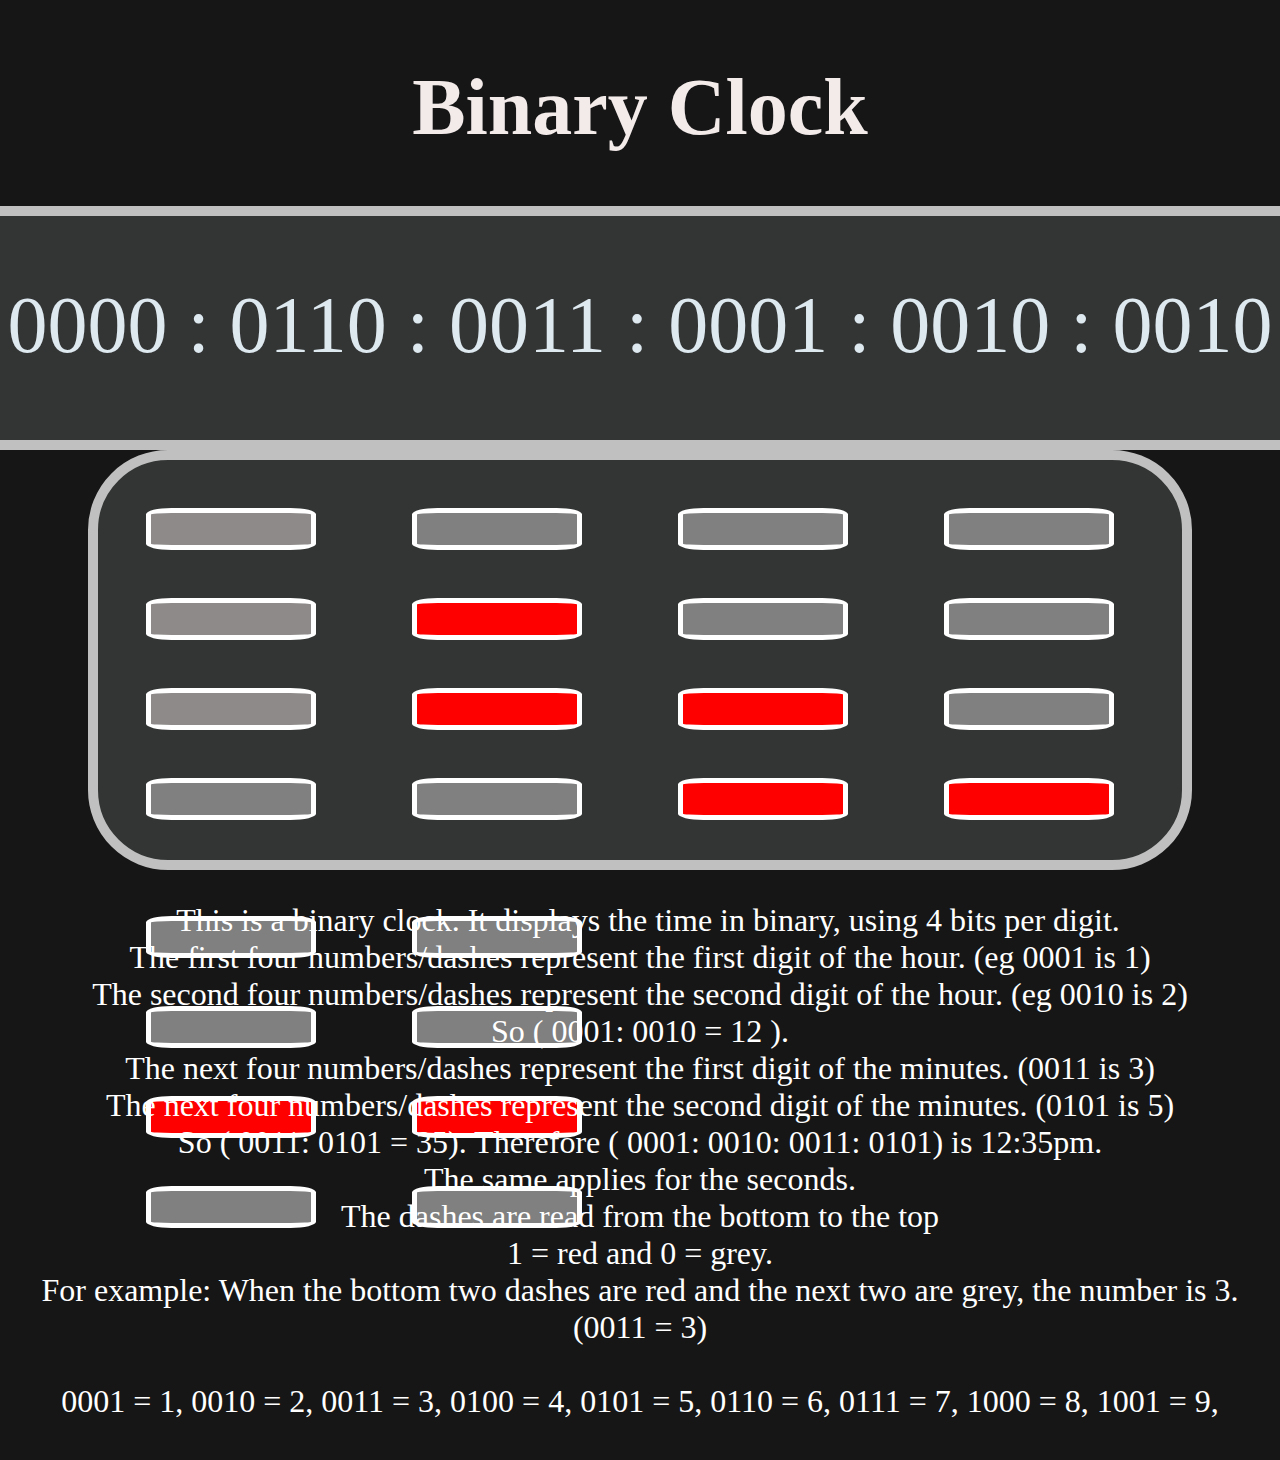
==== index.html @ 29566c8f "FIX nestef folder" ====
<!DOCTYPE html>
<html>
  <head>
    <meta name="viewport" content="width=device-width, initial-scale=1.0">
    <title>Binary Clock</title>
    <script src="clock.js"></script>
    <link type="text/css" rel="stylesheet"  href="styles.css" />
  </head>


  <body class="main">
    
    
      <h1 class="heading">Binary Clock</h1>
    <div class="clock__face">
      <div id="clock" class="cool__clock"></div>
    </div>


    <div class="background__clock">

      <div class="spot__group">

      <div id="dash1" class="spot__hour"></div>
      <div id="dash2" class="spot__hour"></div>
      <div id="dash3" class="spot__hour"></div>
      <div id="dash4" class="spot__hour"></div>
    </div>
     <div class="spot__group" >
        <div id="dash5" class="spot__hour"></div>
        <div id="dash6" class="spot__hour"></div>
        <div id="dash7" class="spot__hour"></div>
        <div id="dash8" class="spot__hour"></div>
        </div>
        

        <div class="spot__group">
          <div id="dash9" class="spot__hour"></div>
          <div id="dash10" class="spot__hour"></div>
          <div id="dash11" class="spot__hour"></div>
          <div id="dash12" class="spot__hour"></div>
          </div>

          <div class="spot__group">
            <div id="dash13" class="spot__hour"></div>
            <div id="dash14" class="spot__hour"></div>
            <div id="dash15" class="spot__hour"></div>
            <div id="dash16" class="spot__hour"></div>
            </div>

          <div class="spot__group">
            <div id="dash17" class="spot__hour"></div>
            <div id="dash18" class="spot__hour"></div>
            <div id="dash19" class="spot__hour"></div>
            <div id="dash20" class="spot__hour"></div>
            </div>

            <div class="spot__group">
              <div id="dash21" class="spot__hour"></div>
              <div id="dash22" class="spot__hour"></div>
              <div id="dash23" class="spot__hour"></div>
              <div id="dash24" class="spot__hour"></div>
              </div>
              </div>
            
              <div class="text"><p>This is a binary clock.
              It displays the time in binary, using 4 bits per digit.<br>
            The first four numbers/dashes represent the first digit of the hour. (eg 0001 is 1)<br>
            The second four numbers/dashes represent the second digit of the hour. (eg 0010 is 2)<br>
            So ( 0001: 0010 = 12 ).<br>
              The next four numbers/dashes represent the first digit of the minutes. (0011 is 3)<br>
              The next four  numbers/dashes represent the second digit of the minutes. (0101 is 5)<br>
              So ( 0011: 0101 = 35).
              Therefore ( 0001: 0010: 0011: 0101) is 12:35pm.
              <br>
              The same applies for the seconds. 
              <br>
              The dashes are read from the bottom to the top<br> 1 = red and 0 = grey.
              <br>
              For example: When the bottom two dashes are red and the next two are grey, the number is 3. (0011 = 3) 
              <br>
              <br>
              0001 = 1,  0010 = 2, 0011 = 3, 0100 = 4, 0101 = 5, 0110 = 6, 0111 = 7, 1000 = 8, 1001 = 9,      
              </p></div>
              </div>
              </body>
    
  
    











    <script>
      function binaryTime() {
      let firstValue;
      let secondValue;
      let thirdValue;
      let fourthValue;
      let fifthValue;
      let sixthValue;
      

      function getTime() {
        date = new Date();
        hours = date.getHours().toString();
        minutes = date.getMinutes().toString();
        seconds = date.getSeconds().toString();
        // hours = "00";
        // minutes = "00";
        // seconds = "0";

        if (hours <= 9) {
          hours = "0" + hours;
        };
        if (minutes <= 9) {
          minutes = "0" + minutes;
        }
        if (seconds <= 9) {
          seconds = "0" + seconds;

        }


        
        return hours, minutes, seconds;
      }

      function convertToBinary(num) {
        if (num === "0") {
          value = "0000";
        } else if (num === "1") {
          value = "0001";
        } else if (num === "2") {
          value = "0010";
        } else if (num === "3") {
          value = "0011";
          
        } else if (num === "4") {
          value = "0100";
        } else if (num === "5") {
          value = "0101";
          
        } else if (num === "6") {
          value = "0110";
        } else if (num === "7") {
          value = "0111";
        } else if (num === "8") {
          value = "1000";
        } else if (num === "9") {
          value = "1001";
        }
        return value;
      }

      getTime();
    
        convertToBinary(seconds[0]);
        fifthValue = value;

        if (fifthValue === "0000") {
        document.getElementById("dash17").style.setProperty("background-color", "gray");
        document.getElementById("dash18").style.setProperty("background-color", "gray");
        document.getElementById("dash19").style.setProperty("background-color", "gray");
        document.getElementById("dash20").style.setProperty("background-color", "gray");
      }
       else if (fifthValue === "0001") {      
        document.getElementById("dash17").style.setProperty("background-color", "gray");
        document.getElementById("dash18").style.setProperty("background-color", "gray");
        document.getElementById("dash19").style.setProperty("background-color", "gray");
        document.getElementById("dash20").style.setProperty("background-color", "red");
      } 
      else if (fifthValue === "0010") {       
        document.getElementById("dash17").style.setProperty("background-color", "gray");
        document.getElementById("dash18").style.setProperty("background-color", "gray");
        document.getElementById("dash19").style.setProperty("background-color", "red");
        document.getElementById("dash20").style.setProperty("background-color", "gray");
      } 
      else if (fifthValue === "0011") {  
        document.getElementById("dash17").style.setProperty("background-color", "gray");
        document.getElementById("dash18").style.setProperty("background-color", "gray");
        document.getElementById("dash19").style.setProperty("background-color", "red");
        document.getElementById("dash20").style.setProperty("background-color", "red");     
        
      } else if (fifthValue === "0100") {
        document.getElementById("dash17").style.setProperty("background-color", "gray");
        document.getElementById("dash18").style.setProperty("background-color", "red");
        document.getElementById("dash19").style.setProperty("background-color", "gray");
        document.getElementById("dash20").style.setProperty("background-color", "gray");
    }
    else if (fifthValue === "0101") {
        document.getElementById("dash17").style.setProperty("background-color", "gray");
        document.getElementById("dash18").style.setProperty("background-color", "red");
        document.getElementById("dash19").style.setProperty("background-color", "gray");
        document.getElementById("dash20").style.setProperty("background-color", "red");
    }
    else if (fifthValue === "0110") {
        document.getElementById("dash17").style.setProperty("background-color", "gray");
        document.getElementById("dash18").style.setProperty("background-color", "red");
        document.getElementById("dash19").style.setProperty("background-color", "red");
        document.getElementById("dash20").style.setProperty("background-color", "gray");
    }
    else if (fifthValue === "0111") {
        document.getElementById("dash17").style.setProperty("background-color", "gray");
        document.getElementById("dash18").style.setProperty("background-color", "red");
        document.getElementById("dash19").style.setProperty("background-color", "red");
        document.getElementById("dash20").style.setProperty("background-color", "red");
    }

    else if (fifthValue === "1000") {
        document.getElementById("dash17").style.setProperty("background-color", "red");
        document.getElementById("dash18").style.setProperty("background-color", "gray");
        document.getElementById("dash19").style.setProperty("background-color", "gray");
        document.getElementById("dash20").style.setProperty("background-color", "gray");
    }

    else if (fifthValue === "1001") {
        document.getElementById("dash17").style.setProperty("background-color", "red");
        document.getElementById("dash18").style.setProperty("background-color", "gray");
        document.getElementById("dash19").style.setProperty("background-color", "gray");
        document.getElementById("dash20").style.setProperty("background-color", "red");
    };


        convertToBinary(seconds[1]);
        sixthValue = value;
        if (sixthValue === "0000") {
        document.getElementById("dash21").style.setProperty("background-color", "gray");
        document.getElementById("dash22").style.setProperty("background-color", "gray");
        document.getElementById("dash23").style.setProperty("background-color", "gray");
        document.getElementById("dash24").style.setProperty("background-color", "gray");
      }
       else if (sixthValue === "0001") {      
        document.getElementById("dash21").style.setProperty("background-color", "gray");
        document.getElementById("dash22").style.setProperty("background-color", "gray");
        document.getElementById("dash23").style.setProperty("background-color", "gray");
        document.getElementById("dash24").style.setProperty("background-color", "red");
      } 
      else if (sixthValue === "0010") {       
        document.getElementById("dash21").style.setProperty("background-color", "gray");
        document.getElementById("dash22").style.setProperty("background-color", "gray");
        document.getElementById("dash23").style.setProperty("background-color", "red");
        document.getElementById("dash24").style.setProperty("background-color", "gray");
      } 
      else if (sixthValue === "0011") {  
        document.getElementById("dash21").style.setProperty("background-color", "gray");
        document.getElementById("dash22").style.setProperty("background-color", "gray");
        document.getElementById("dash23").style.setProperty("background-color", "red");
        document.getElementById("dash24").style.setProperty("background-color", "red");     
        
      } else if (sixthValue === "0100") {
        document.getElementById("dash21").style.setProperty("background-color", "gray");
        document.getElementById("dash22").style.setProperty("background-color", "red");
        document.getElementById("dash23").style.setProperty("background-color", "gray");
        document.getElementById("dash24").style.setProperty("background-color", "gray");
    }
    else if (sixthValue === "0101") {
        document.getElementById("dash21").style.setProperty("background-color", "gray");
        document.getElementById("dash22").style.setProperty("background-color", "red");
        document.getElementById("dash23").style.setProperty("background-color", "gray");
        document.getElementById("dash24").style.setProperty("background-color", "red");
    }
    else if (sixthValue === "0110") {
        document.getElementById("dash21").style.setProperty("background-color", "gray");
        document.getElementById("dash22").style.setProperty("background-color", "red");
        document.getElementById("dash23").style.setProperty("background-color", "red");
        document.getElementById("dash24").style.setProperty("background-color", "gray");
    }
    else if (sixthValue === "0111") {
        document.getElementById("dash21").style.setProperty("background-color", "gray");
        document.getElementById("dash22").style.setProperty("background-color", "red");
        document.getElementById("dash23").style.setProperty("background-color", "red");
        document.getElementById("dash24").style.setProperty("background-color", "red");
    }

    else if (sixthValue === "1000") {
        document.getElementById("dash21").style.setProperty("background-color", "red");
        document.getElementById("dash22").style.setProperty("background-color", "gray");
        document.getElementById("dash23").style.setProperty("background-color", "gray");
        document.getElementById("dash24").style.setProperty("background-color", "gray");
    }

    else if (sixthValue === "1001") {
        document.getElementById("dash21").style.setProperty("background-color", "red");
        document.getElementById("dash22").style.setProperty("background-color", "gray");
        document.getElementById("dash23").style.setProperty("background-color", "gray");
        document.getElementById("dash24").style.setProperty("background-color", "red");
    };

      
     
      convertToBinary(hours[0]);
      firstValue = value;
      if (firstValue === "0000") {
        document.getElementById("dash4").style.setProperty("background-color", "gray");
        document.getElementById("dash4").style.setProperty("background-color", "gray");
        document.getElementById("dash4").style.setProperty("background-color", "gray");
        document.getElementById("dash4").style.setProperty("background-color", "gray");
      }
       else if (firstValue === "0001") {      
        document.getElementById("dash1").style.setProperty("background-color", "gray");
        document.getElementById("dash2").style.setProperty("background-color", "gray");
        document.getElementById("dash3").style.setProperty("background-color", "gray");
        document.getElementById("dash4").style.setProperty("background-color", "red");
      } 
      else if (firstValue === "0010") {       
        document.getElementById("dash1").style.setProperty("background-color", "gray");
        document.getElementById("dash2").style.setProperty("background-color", "gray");
        document.getElementById("dash3").style.setProperty("background-color", "red");
        document.getElementById("dash4").style.setProperty("background-color", "gray");
      } 
      else if (firstValue === "0011") {  
        document.getElementById("dash1").style.setProperty("background-color", "gray");
        document.getElementById("dash2").style.setProperty("background-color", "gray");
        document.getElementById("dash3").style.setProperty("background-color", "red");
        document.getElementById("dash4").style.setProperty("background-color", "red");     
        
      } else if (firstValue === "0100") {
        document.getElementById("dash1").style.setProperty("background-color", "gray");
        document.getElementById("dash2").style.setProperty("background-color", "red");
        document.getElementById("dash3").style.setProperty("background-color", "gray");
        document.getElementById("dash4").style.setProperty("background-color", "gray");
    }
    else if (firstValue === "0101") {
        document.getElementById("dash1").style.setProperty("background-color", "gray");
        document.getElementById("dash2").style.setProperty("background-color", "red");
        document.getElementById("dash3").style.setProperty("background-color", "gray");
        document.getElementById("dash4").style.setProperty("background-color", "red");
    }
    else if (firstValue === "0110") {
        document.getElementById("dash1").style.setProperty("background-color", "gray");
        document.getElementById("dash2").style.setProperty("background-color", "red");
        document.getElementById("dash3").style.setProperty("background-color", "red");
        document.getElementById("dash4").style.setProperty("background-color", "gray");
    }
    else if (firstValue === "0111") {
        document.getElementById("dash1").style.setProperty("background-color", "gray");
        document.getElementById("dash2").style.setProperty("background-color", "red");
        document.getElementById("dash3").style.setProperty("background-color", "red");
        document.getElementById("dash4").style.setProperty("background-color", "red");
    }

    else if (firstValue === "1000") {
        document.getElementById("dash1").style.setProperty("background-color", "red");
        document.getElementById("dash2").style.setProperty("background-color", "gray");
        document.getElementById("dash3").style.setProperty("background-color", "gray");
        document.getElementById("dash4").style.setProperty("background-color", "gray");
    }

    else if (firstValue === "1001") {
        document.getElementById("dash1").style.setProperty("background-color", "red");
        document.getElementById("dash2").style.setProperty("background-color", "gray");
        document.getElementById("dash3").style.setProperty("background-color", "gray");
        document.getElementById("dash4").style.setProperty("background-color", "red");
    };

      convertToBinary(hours[1]);
      secondValue = value;
      if (secondValue === "0000") {
        document.getElementById("dash5").style.setProperty("background-color", "gray");
        document.getElementById("dash6").style.setProperty("background-color", "gray");
        document.getElementById("dash7").style.setProperty("background-color", "gray");
        document.getElementById("dash8").style.setProperty("background-color", "gray");
      } 
       else if (secondValue === "0001") {
        document.getElementById("dash5").style.setProperty("background-color", "gray");
        document.getElementById("dash6").style.setProperty("background-color", "gray");
        document.getElementById("dash7").style.setProperty("background-color", "gray");
        document.getElementById("dash8").style.setProperty("background-color", "red");
      } 
      else if (secondValue === "0010") {
        document.getElementById("dash5").style.setProperty("background-color", "gray");
        document.getElementById("dash6").style.setProperty("background-color", "gray");
        document.getElementById("dash7").style.setProperty("background-color", "red");
        document.getElementById("dash8").style.setProperty("background-color", "gray");
      } 
      else if (secondValue === "0011") {       
        document.getElementById("dash5").style.setProperty("background-color", "gray");
        document.getElementById("dash6").style.setProperty("background-color", "gray");
        document.getElementById("dash7").style.setProperty("background-color", "red");
        document.getElementById("dash8").style.setProperty("background-color", "red");
      }
      else if (secondValue === "0100") {       
        document.getElementById("dash5").style.setProperty("background-color", "gray");
        document.getElementById("dash6").style.setProperty("background-color", "red");
        document.getElementById("dash7").style.setProperty("background-color", "gray");
        document.getElementById("dash8").style.setProperty("background-color", "gray");
       
      }
       else if (secondValue === "0101") {
        document.getElementById("dash5").style.setProperty("background-color", "gray");
        document.getElementById("dash6").style.setProperty("background-color", "red");       
        document.getElementById("dash7").style.setProperty("background-color", "gray");
        document.getElementById("dash8").style.setProperty("background-color", "red");
      }
      else if (secondValue === "0110") {
        document.getElementById("dash5").style.setProperty("background-color", "gray");
        document.getElementById("dash6").style.setProperty("background-color", "red");       
        document.getElementById("dash7").style.setProperty("background-color", "red");
        document.getElementById("dash8").style.setProperty("background-color", "gray");
      }
      else if (secondValue === "0111") {
        document.getElementById("dash5").style.setProperty("background-color", "gray");
        document.getElementById("dash6").style.setProperty("background-color", "red");       
        document.getElementById("dash7").style.setProperty("background-color", "red");
        document.getElementById("dash8").style.setProperty("background-color", "red");
      }
      else if (secondValue === "1000") {
        document.getElementById("dash5").style.setProperty("background-color", "red");
        document.getElementById("dash6").style.setProperty("background-color", "gray");       
        document.getElementById("dash7").style.setProperty("background-color", "gray");
        document.getElementById("dash8").style.setProperty("background-color", "gray");
      }
      else if (secondValue === "1001") {
        document.getElementById("dash5").style.setProperty("background-color", "red");
        document.getElementById("dash6").style.setProperty("background-color", "gray");       
        document.getElementById("dash7").style.setProperty("background-color", "gray");
        document.getElementById("dash8").style.setProperty("background-color", "red");
      }
      
      
      
      
      
      

      convertToBinary(minutes[0]);
      thirdValue = value;

      if (thirdValue === "0000") {
        document.getElementById("dash9").style.setProperty("background-color", "gray");
        document.getElementById("dash10").style.setProperty("background-color", "gray");
        document.getElementById("dash11").style.setProperty("background-color", "gray");
        document.getElementById("dash12").style.setProperty("background-color", "gray");

      } 
     else if (thirdValue === "0001") {
        document.getElementById("dash9").style.setProperty("background-color", "gray");
        document.getElementById("dash10").style.setProperty("background-color", "gray");
        document.getElementById("dash11").style.setProperty("background-color", "gray");
        document.getElementById("dash12").style.setProperty("background-color", "red");

      }
      else if (thirdValue === "0010") {
        document.getElementById("dash9").style.setProperty("background-color", "gray");
        document.getElementById("dash10").style.setProperty("background-color", "gray");
        document.getElementById("dash11").style.setProperty("background-color", "red");
        document.getElementById("dash12").style.setProperty("background-color", "gray");

      }
      else if (thirdValue === "0011") {
        document.getElementById("dash9").style.setProperty("background-color", "gray");
        document.getElementById("dash10").style.setProperty("background-color", "gray");
        document.getElementById("dash11").style.setProperty("background-color", "red");
        document.getElementById("dash12").style.setProperty("background-color", "red");

      }
      else if (thirdValue === "0100") {
        document.getElementById("dash9").style.setProperty("background-color", "gray");
        document.getElementById("dash10").style.setProperty("background-color", "red");
        document.getElementById("dash11").style.setProperty("background-color", "gray");
        document.getElementById("dash12").style.setProperty("background-color", "gray");

      }
      else if (thirdValue === "0101") {
        document.getElementById("dash9").style.setProperty("background-color", "gray");
        document.getElementById("dash10").style.setProperty("background-color", "red");
        document.getElementById("dash11").style.setProperty("background-color", "gray");
        document.getElementById("dash12").style.setProperty("background-color", "red");

      }
    
       
      else if (thirdValue === "0110") {
        document.getElementById("dash9").style.setProperty("background-color", "gray");
        document.getElementById("dash10").style.setProperty("background-color", "red");
        document.getElementById("dash11").style.setProperty("background-color", "red");
        document.getElementById("dash12").style.setProperty("background-color", "gray");

      }
      else if (thirdValue === "0111") {
        document.getElementById("dash9").style.setProperty("background-color", "gray");
        document.getElementById("dash10").style.setProperty("background-color", "red");
        document.getElementById("dash11").style.setProperty("background-color", "red");
        document.getElementById("dash12").style.setProperty("background-color", "red");

      }
      else if (thirdValue === "1000") {
        document.getElementById("dash9").style.setProperty("background-color", "red");
        document.getElementById("dash10").style.setProperty("background-color", "gray");
        document.getElementById("dash11").style.setProperty("background-color", "gray");
        document.getElementById("dash12").style.setProperty("background-color", "gray");

      }
      else if (thirdValue === "1001") {
        document.getElementById("dash9").style.setProperty("background-color", "red");
        document.getElementById("dash10").style.setProperty("background-color", "gray");
        document.getElementById("dash11").style.setProperty("background-color", "gray");
        document.getElementById("dash12").style.setProperty("background-color", "red");

      } 

      convertToBinary(minutes[1]);
      fourthValue = value;
      if (fourthValue === "0000") {       
        document.getElementById("dash13").style.setProperty("background-color", "gray");
        document.getElementById("dash14").style.setProperty("background-color", "gray");
        document.getElementById("dash15").style.setProperty("background-color", "gray");
        document.getElementById("dash16").style.setProperty("background-color", "gray");
      }
        else if (fourthValue === "0001") {       
        document.getElementById("dash13").style.setProperty("background-color", "gray");
        document.getElementById("dash14").style.setProperty("background-color", "gray");
        document.getElementById("dash15").style.setProperty("background-color", "gray");
        document.getElementById("dash16").style.setProperty("background-color", "red");
       }
        else if (fourthValue === "0010") {  
        document.getElementById("dash13").style.setProperty("background-color", "gray");
        document.getElementById("dash14").style.setProperty("background-color", "gray");    
        document.getElementById("dash15").style.setProperty("background-color", "red");
        document.getElementById("dash16").style.setProperty("background-color", "gray");
       }
        else if (fourthValue === "0011") { 
        document.getElementById("dash13").style.setProperty("background-color", "gray");
        document.getElementById("dash14").style.setProperty("background-color", "gray");     
        document.getElementById("dash15").style.setProperty("background-color", "red");
        document.getElementById("dash16").style.setProperty("background-color", "red");
       }
        else if (fourthValue === "0100") { 
        document.getElementById("dash13").style.setProperty("background-color", "gray");      
        document.getElementById("dash14").style.setProperty("background-color", "red");
        document.getElementById("dash15").style.setProperty("background-color", "gray");
        document.getElementById("dash16").style.setProperty("background-color", "gray");
       } 
       else if (fourthValue === "0101") {
        document.getElementById("dash13").style.setProperty("background-color", "gray");          
        document.getElementById("dash14").style.setProperty("background-color", "red");
        document.getElementById("dash15").style.setProperty("background-color", "gray");   
        document.getElementById("dash16").style.setProperty("background-color", "red");
       }
       else if (fourthValue === "0110") { 
        document.getElementById("dash13").style.setProperty("background-color", "gray");     
        document.getElementById("dash14").style.setProperty("background-color", "red");
        document.getElementById("dash15").style.setProperty("background-color", "red");
        document.getElementById("dash16").style.setProperty("background-color", "gray");
       }  
       else if (fourthValue === "0111") { 
        document.getElementById("dash13").style.setProperty("background-color", "gray");      
        document.getElementById("dash14").style.setProperty("background-color", "red");
        document.getElementById("dash15").style.setProperty("background-color", "red");
        document.getElementById("dash16").style.setProperty("background-color", "red");
       }
       else if (fourthValue === "1000") {       
        document.getElementById("dash13").style.setProperty("background-color", "red");
        document.getElementById("dash14").style.setProperty("background-color", "gray");
        document.getElementById("dash15").style.setProperty("background-color", "gray");
        document.getElementById("dash16").style.setProperty("background-color", "gray");
       }
       else if (fourthValue === "1001") {       
        document.getElementById("dash13").style.setProperty("background-color", "red");
        document.getElementById("dash14").style.setProperty("background-color", "gray");
        document.getElementById("dash15").style.setProperty("background-color", "gray");
        document.getElementById("dash16").style.setProperty("background-color", "red");
       }

     let secondsTime = seconds;

     let binTime =
        firstValue +
          " : " +
          secondValue +
          " : " +
          thirdValue +
          " : " +
          fourthValue +
          " : " +
          fifthValue +
          " : " +
          sixthValue;
      document.getElementById("clock").innerHTML = binTime;
      // document.getElementById("seconds").innerHTML = secondsTime;
        
      
      let timeOut = setTimeout(function() {binaryTime()}, 1000);
      //  let pageRefresh = setTimeout(function() {location.reload()}, 60000);
    };
  
    binaryTime();
    </script>
  </body>
</html>
---- styles.css ----
.container {
  /* display: flex;
  flex-direction: column; */
  /* align-items: center; */
  width: 130rem;
  /* margin-left: 10rem; */
}

.main {
  display: flex;
  flex-direction: column;
  align-items: center;
  background-color: rgb(22, 22, 22);
}

.clock__digits {
  margin-top: 30rem;
  flex-shrink: 0;
}
.heading {
  
  font-size: 5rem;
  color: rgb(243, 234, 234);
}
.clock__face {
  align-items: center;

}

.cool__clock {
  display: flex;
  align-items: center;
  width: 92rem;
  border: 10px solid silver;
  height: 10rem;
  margin: 0rem 5rem 0rem 5rem;
  background-color: rgb(51, 53, 53);
  flex-direction: column;
  color: rgb(221, 232, 239);
  font-size: 5rem;
  /* justify-content: justify; */
  border-radius: 5rem;
  padding-top: 4rem;
}

.background__clock {
  display: flex;
  flex-direction: row;
  flex-wrap: wrap;
  
  border: 10px solid silver;
  background-color: rgb(51, 53, 53);
  height: 25rem;

  border-radius: 5rem;
  margin: 0rem 5rem 0 5rem;
}
.spot__hour {
  border: 5px solid rgb(255, 255, 255);
  margin: 3rem;
  background-color: rgb(142, 138, 138);
  height: 2rem;
  width: 10rem;
  border-radius: 15%;
}
.spot__hour_on {
  border: 5px solid rgb(195, 184, 184);
  margin: 5rem;
  background-color: rgb(192, 40, 40);
  height: 2rem;
  width: 10rem;
  border-radius: 5%;
}

.spot__group {
  margin-left: 0rem;
}
.seconds__digital {
  color: white;
  font-size: 12rem;
  margin: 3rem 6rem 2rem 0rem;
}
.text {
  text-align: center;
  margin-left: 0rem;
  text-indent: 1rem;
  font-size: 2rem;
  color: white;
}
@media (max-width: 580px) {
  .text {
    font-size:0.8rem;
  }
   .container {
    display: flex;
    width: 20rem;
    margin-left: 0rem;
   }
   
   .cool__clock {
     width: 18rem;
     height: 2rem;
     font-size: 1rem;
     padding-top: 1rem;
     border: 1px solid rgb(195, 184, 184);
     border-radius: .8rem;
     margin: .1rem 0 .1rem 0;
    }
    .heading {
      font-size: 2em;
    }
    .spot__group {
      margin-top: .3rem;
    }

    .background__clock {
      width: 20rem;
   height: 5rem;
   border: 1px solid rgb(195, 184, 184);
   border-radius: .8rem;
  
  
  }
  .seconds__digital {
    font-size: 1rem;
  }
  .spot__hour {
    width: 2rem;
    height: .2rem;
    
    border: 1px solid rgb(255, 255, 255);
    margin-left: 0rem;
    margin: .6rem;

    border-radius: 5%;
    
  }  
}
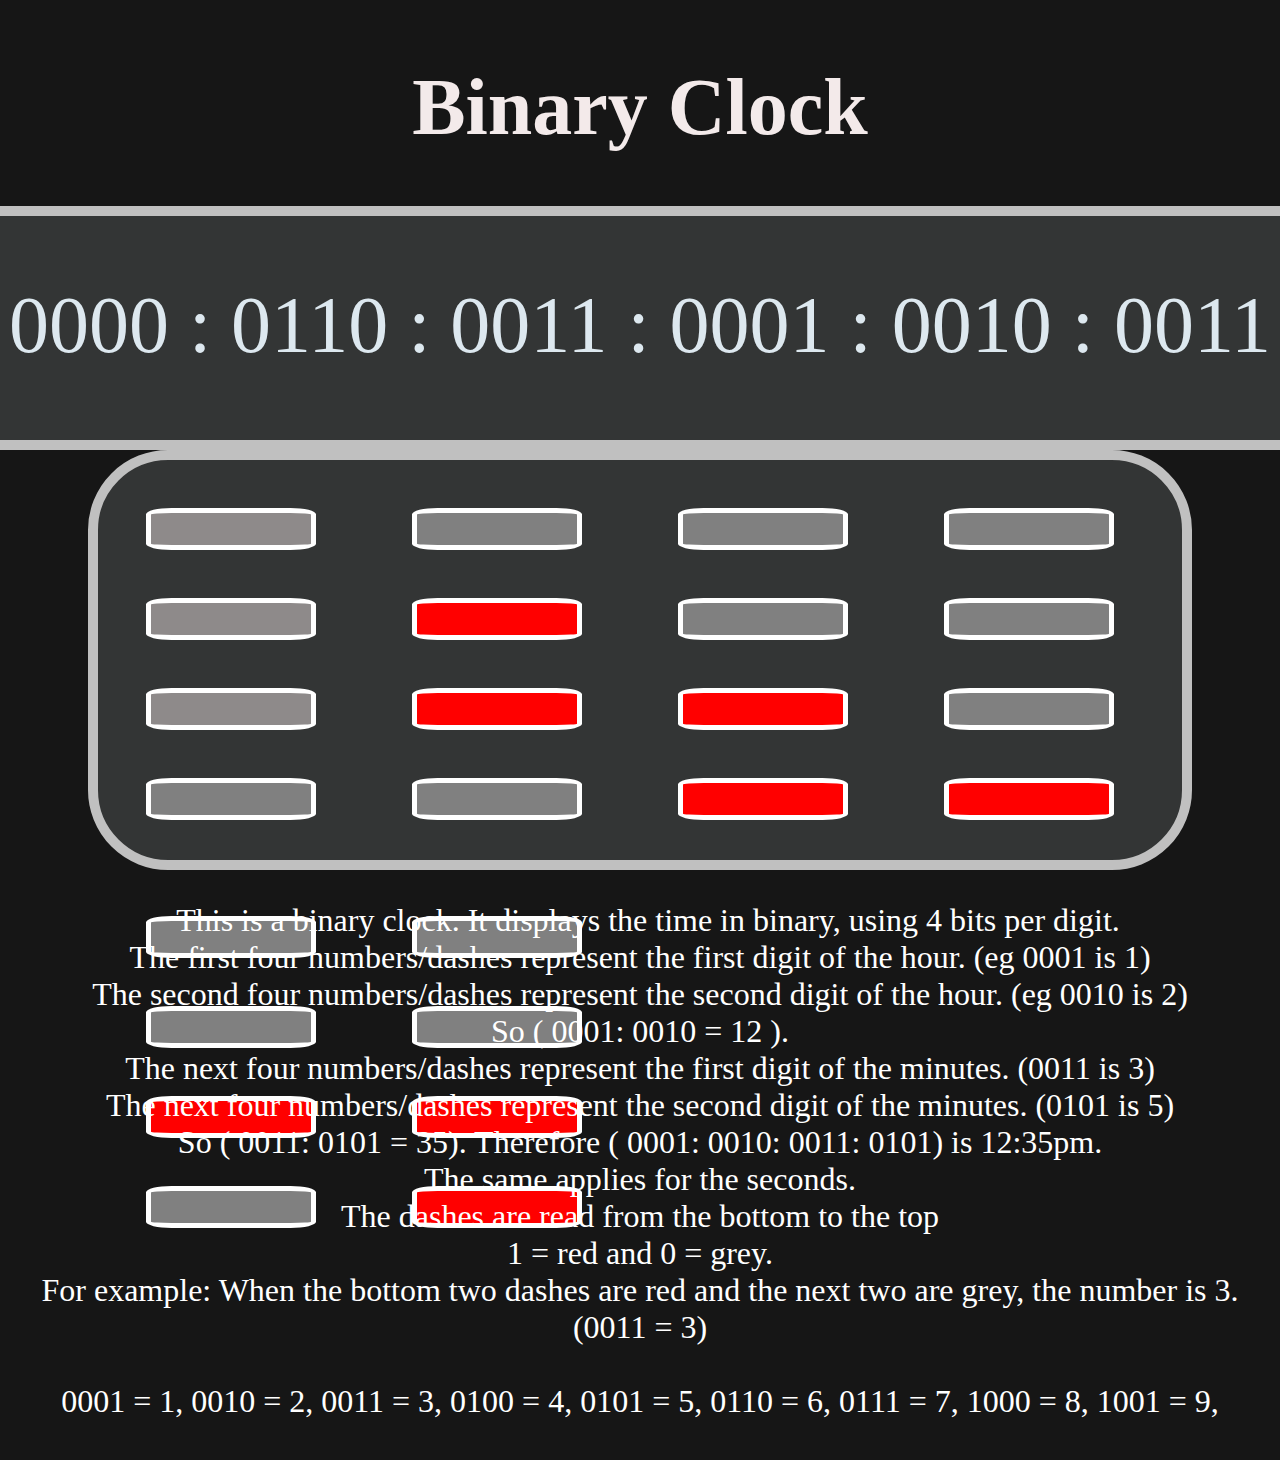
==== commit 92830b4a: "MAINT adds seo keywords" ====
--- a/index.html
+++ b/index.html
@@ -2,6 +2,9 @@
 <html>
   <head>
     <meta name="viewport" content="width=device-width, initial-scale=1.0">
+    <meta charset='utf-8'>
+    <meta name="description" content="Binary Clock">
+    <meta name="keywords" content="binary clock, digital clock, binary display">
     <title>Binary Clock</title>
     <script src="clock.js"></script>
     <link type="text/css" rel="stylesheet"  href="styles.css" />
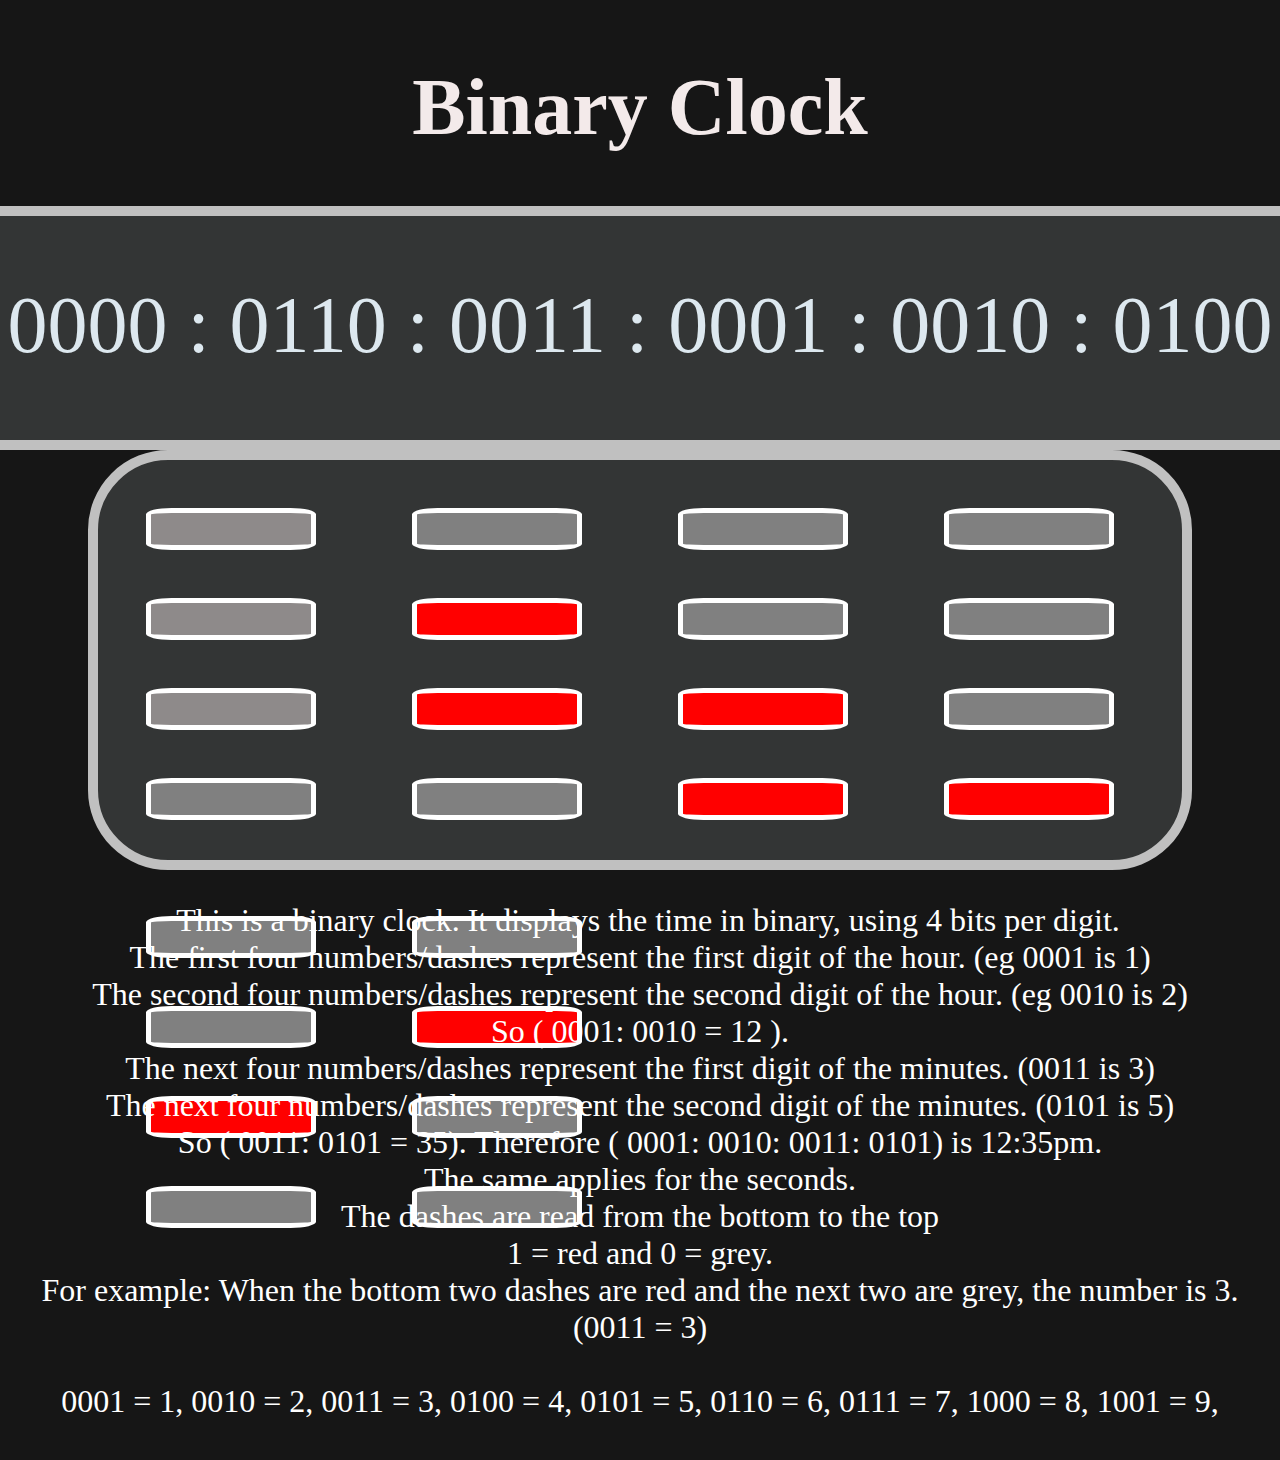
==== commit 5427d8ea: "MAINT adds more keywords" ====
--- a/index.html
+++ b/index.html
@@ -4,7 +4,7 @@
     <meta name="viewport" content="width=device-width, initial-scale=1.0">
     <meta charset='utf-8'>
     <meta name="description" content="Binary Clock">
-    <meta name="keywords" content="binary clock, digital clock, binary display">
+    <meta name="keywords" content="online binary clock, digital clock, binary display, internet binary  clock">
     <title>Binary Clock</title>
     <script src="clock.js"></script>
     <link type="text/css" rel="stylesheet"  href="styles.css" />
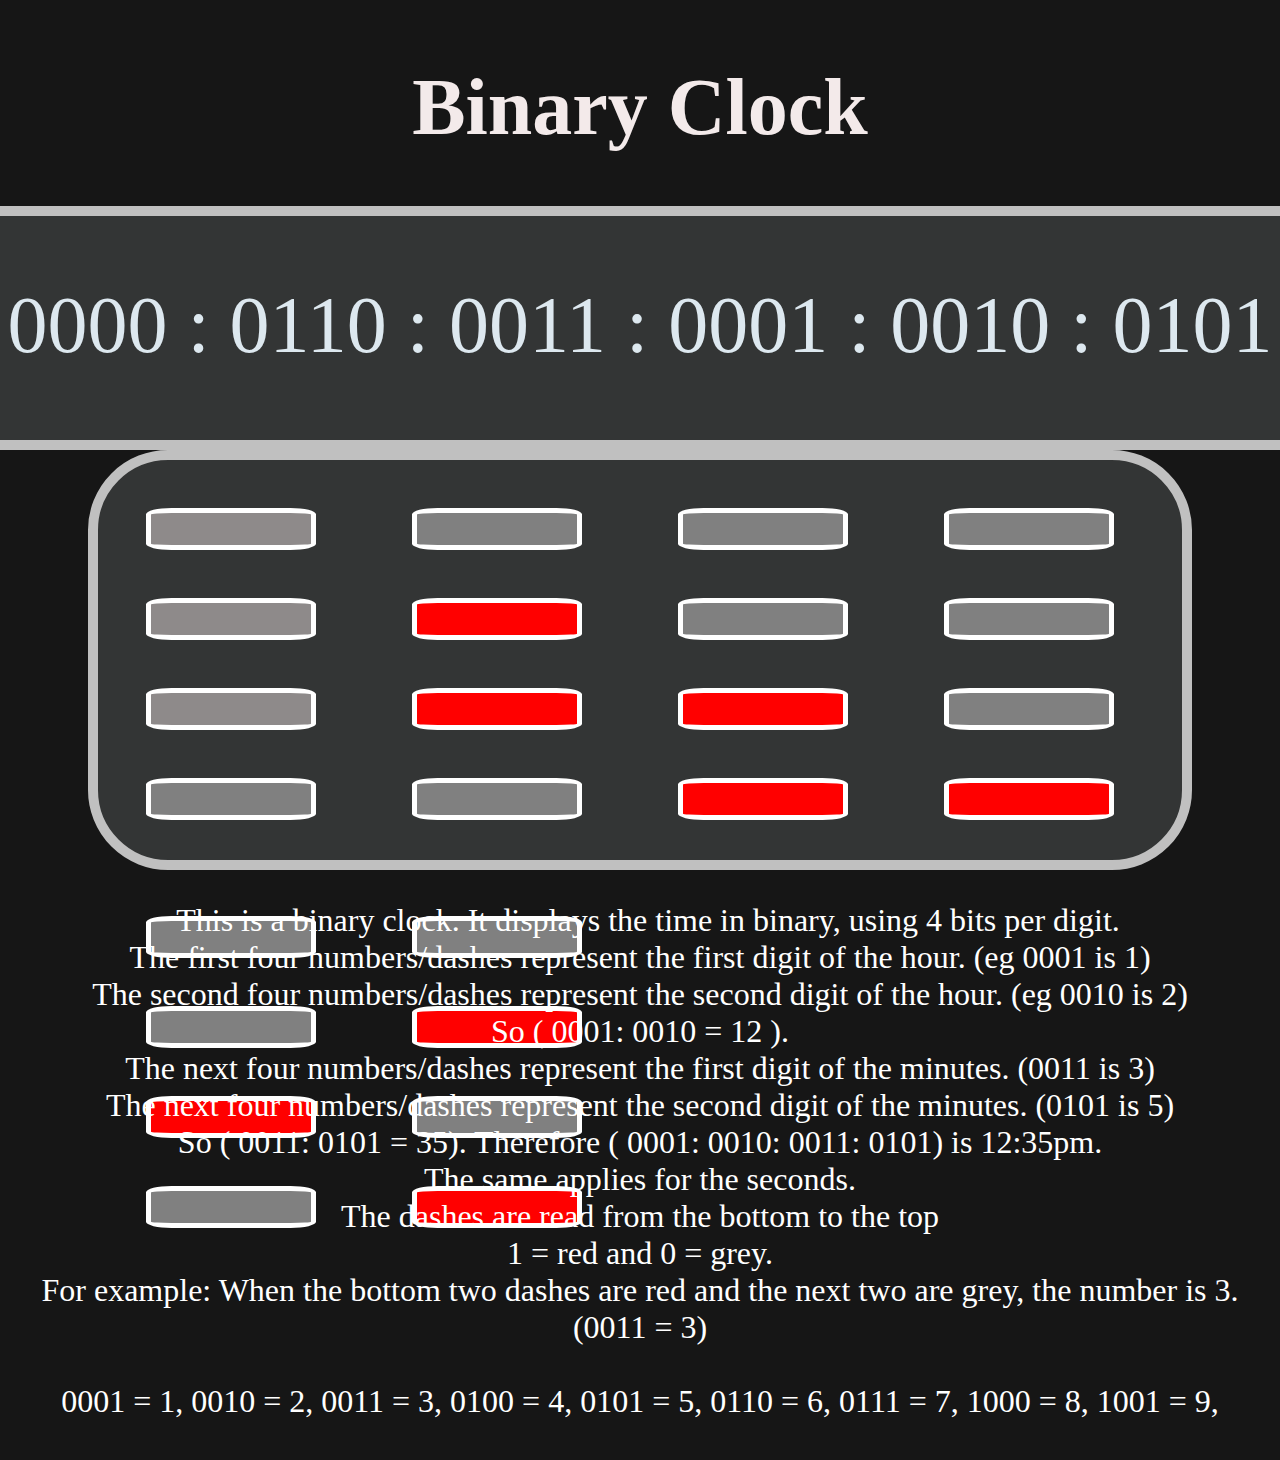
==== commit a0679f0e: "REFACTOR converttobinary function" ====
--- a/index.html
+++ b/index.html
@@ -136,31 +136,35 @@
         return hours, minutes, seconds;
       }
 
-      function convertToBinary(num) {
-        if (num === "0") {
-          value = "0000";
-        } else if (num === "1") {
-          value = "0001";
-        } else if (num === "2") {
-          value = "0010";
-        } else if (num === "3") {
-          value = "0011";
+      // function convertToBinary(num) {
+      //   if (num === "0") {
+      //     value = "0000";
+      //   } else if (num === "1") {
+      //     value = "0001";
+      //   } else if (num === "2") {
+      //     value = "0010";
+      //   } else if (num === "3") {
+      //     value = "0011";
           
-        } else if (num === "4") {
-          value = "0100";
-        } else if (num === "5") {
-          value = "0101";
+      //   } else if (num === "4") {
+      //     value = "0100";
+      //   } else if (num === "5") {
+      //     value = "0101";
           
-        } else if (num === "6") {
-          value = "0110";
-        } else if (num === "7") {
-          value = "0111";
-        } else if (num === "8") {
-          value = "1000";
-        } else if (num === "9") {
-          value = "1001";
-        }
-        return value;
+      //   } else if (num === "6") {
+      //     value = "0110";
+      //   } else if (num === "7") {
+      //     value = "0111";
+      //   } else if (num === "8") {
+      //     value = "1000";
+      //   } else if (num === "9") {
+      //     value = "1001";
+      //   }
+      // return value;
+      // }
+      function convertToBinary(num){
+        var binArray = ["0000", "0001", "0010", "0011", "0100", "0101", "0110", "0111", "1000", "1001"];
+        value = binArray[num];
       }
 
       getTime();
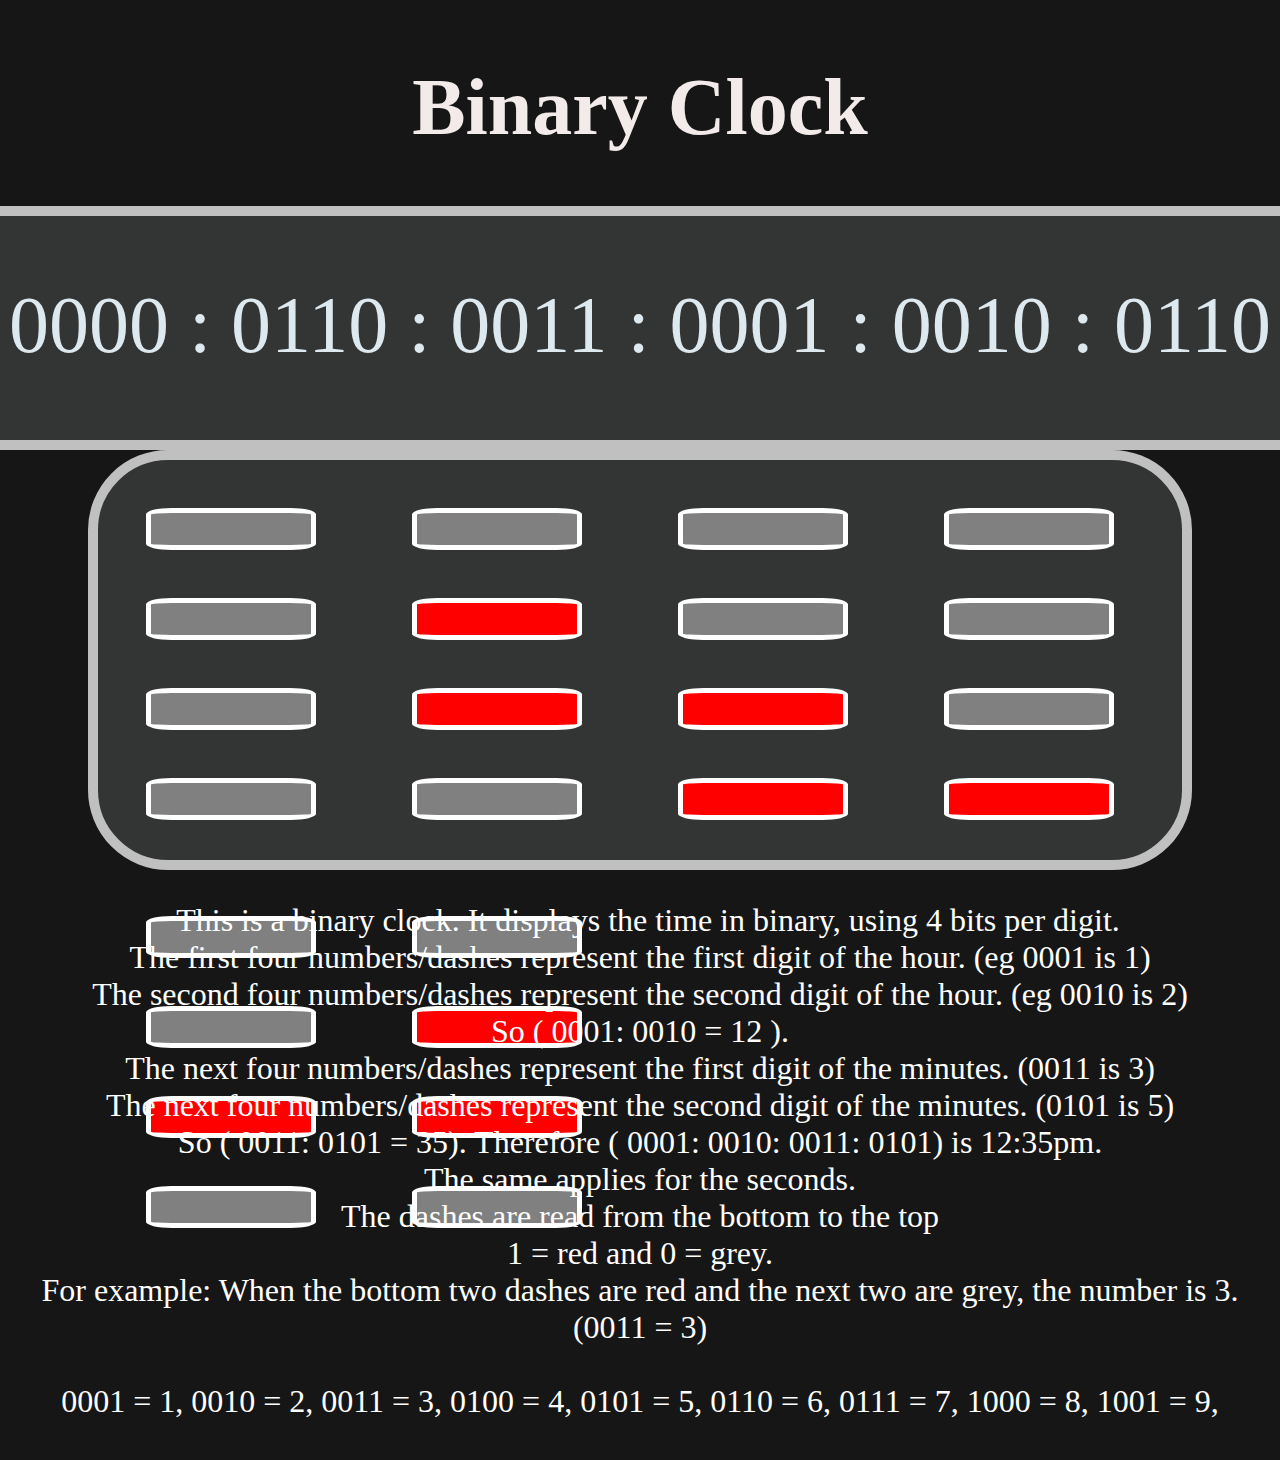
==== commit 3ba44753: "REFACTOR convert to functio" ====
--- a/index.html
+++ b/index.html
@@ -136,446 +136,94 @@
         return hours, minutes, seconds;
       }
 
-      // function convertToBinary(num) {
-      //   if (num === "0") {
-      //     value = "0000";
-      //   } else if (num === "1") {
-      //     value = "0001";
-      //   } else if (num === "2") {
-      //     value = "0010";
-      //   } else if (num === "3") {
-      //     value = "0011";
-          
-      //   } else if (num === "4") {
-      //     value = "0100";
-      //   } else if (num === "5") {
-      //     value = "0101";
-          
-      //   } else if (num === "6") {
-      //     value = "0110";
-      //   } else if (num === "7") {
-      //     value = "0111";
-      //   } else if (num === "8") {
-      //     value = "1000";
-      //   } else if (num === "9") {
-      //     value = "1001";
-      //   }
-      // return value;
-      // }
+     
       function convertToBinary(num){
         var binArray = ["0000", "0001", "0010", "0011", "0100", "0101", "0110", "0111", "1000", "1001"];
         value = binArray[num];
       }
 
       getTime();
+
+      var colorMapping = {
+    "0000": ["gray", "gray", "gray", "gray"],
+    "0001": ["gray", "gray", "gray", "red"],
+    "0010": ["gray", "gray", "red", "gray"],
+    "0011": ["gray", "gray", "red", "red"],
+    "0100": ["gray", "red", "gray", "gray"],
+    "0101": ["gray", "red", "gray", "red"],
+    "0110": ["gray", "red", "red", "gray"],
+    "0111": ["gray", "red", "red", "red"],
+    "1000": ["red", "gray", "gray", "gray"],
+    "1001": ["red", "gray", "gray", "red"],
+    // Add more mappings as needed
+};
     
         convertToBinary(seconds[0]);
         fifthValue = value;
-
-        if (fifthValue === "0000") {
-        document.getElementById("dash17").style.setProperty("background-color", "gray");
-        document.getElementById("dash18").style.setProperty("background-color", "gray");
-        document.getElementById("dash19").style.setProperty("background-color", "gray");
-        document.getElementById("dash20").style.setProperty("background-color", "gray");
-      }
-       else if (fifthValue === "0001") {      
-        document.getElementById("dash17").style.setProperty("background-color", "gray");
-        document.getElementById("dash18").style.setProperty("background-color", "gray");
-        document.getElementById("dash19").style.setProperty("background-color", "gray");
-        document.getElementById("dash20").style.setProperty("background-color", "red");
-      } 
-      else if (fifthValue === "0010") {       
-        document.getElementById("dash17").style.setProperty("background-color", "gray");
-        document.getElementById("dash18").style.setProperty("background-color", "gray");
-        document.getElementById("dash19").style.setProperty("background-color", "red");
-        document.getElementById("dash20").style.setProperty("background-color", "gray");
-      } 
-      else if (fifthValue === "0011") {  
-        document.getElementById("dash17").style.setProperty("background-color", "gray");
-        document.getElementById("dash18").style.setProperty("background-color", "gray");
-        document.getElementById("dash19").style.setProperty("background-color", "red");
-        document.getElementById("dash20").style.setProperty("background-color", "red");     
-        
-      } else if (fifthValue === "0100") {
-        document.getElementById("dash17").style.setProperty("background-color", "gray");
-        document.getElementById("dash18").style.setProperty("background-color", "red");
-        document.getElementById("dash19").style.setProperty("background-color", "gray");
-        document.getElementById("dash20").style.setProperty("background-color", "gray");
+        if (colorMapping.hasOwnProperty(fifthValue)) {
+    var colors = colorMapping[fifthValue];
+    for (var i = 0; i < 4; i++) {
+        document.getElementById("dash" + (17 + i)).style.setProperty("background-color", colors[i]);
+        
     }
-    else if (fifthValue === "0101") {
-        document.getElementById("dash17").style.setProperty("background-color", "gray");
-        document.getElementById("dash18").style.setProperty("background-color", "red");
-        document.getElementById("dash19").style.setProperty("background-color", "gray");
-        document.getElementById("dash20").style.setProperty("background-color", "red");
-    }
-    else if (fifthValue === "0110") {
-        document.getElementById("dash17").style.setProperty("background-color", "gray");
-        document.getElementById("dash18").style.setProperty("background-color", "red");
-        document.getElementById("dash19").style.setProperty("background-color", "red");
-        document.getElementById("dash20").style.setProperty("background-color", "gray");
-    }
-    else if (fifthValue === "0111") {
-        document.getElementById("dash17").style.setProperty("background-color", "gray");
-        document.getElementById("dash18").style.setProperty("background-color", "red");
-        document.getElementById("dash19").style.setProperty("background-color", "red");
-        document.getElementById("dash20").style.setProperty("background-color", "red");
-    }
-
-    else if (fifthValue === "1000") {
-        document.getElementById("dash17").style.setProperty("background-color", "red");
-        document.getElementById("dash18").style.setProperty("background-color", "gray");
-        document.getElementById("dash19").style.setProperty("background-color", "gray");
-        document.getElementById("dash20").style.setProperty("background-color", "gray");
-    }
-
-    else if (fifthValue === "1001") {
-        document.getElementById("dash17").style.setProperty("background-color", "red");
-        document.getElementById("dash18").style.setProperty("background-color", "gray");
-        document.getElementById("dash19").style.setProperty("background-color", "gray");
-        document.getElementById("dash20").style.setProperty("background-color", "red");
-    };
-
+}
 
         convertToBinary(seconds[1]);
         sixthValue = value;
-        if (sixthValue === "0000") {
-        document.getElementById("dash21").style.setProperty("background-color", "gray");
-        document.getElementById("dash22").style.setProperty("background-color", "gray");
-        document.getElementById("dash23").style.setProperty("background-color", "gray");
-        document.getElementById("dash24").style.setProperty("background-color", "gray");
-      }
-       else if (sixthValue === "0001") {      
-        document.getElementById("dash21").style.setProperty("background-color", "gray");
-        document.getElementById("dash22").style.setProperty("background-color", "gray");
-        document.getElementById("dash23").style.setProperty("background-color", "gray");
-        document.getElementById("dash24").style.setProperty("background-color", "red");
-      } 
-      else if (sixthValue === "0010") {       
-        document.getElementById("dash21").style.setProperty("background-color", "gray");
-        document.getElementById("dash22").style.setProperty("background-color", "gray");
-        document.getElementById("dash23").style.setProperty("background-color", "red");
-        document.getElementById("dash24").style.setProperty("background-color", "gray");
-      } 
-      else if (sixthValue === "0011") {  
-        document.getElementById("dash21").style.setProperty("background-color", "gray");
-        document.getElementById("dash22").style.setProperty("background-color", "gray");
-        document.getElementById("dash23").style.setProperty("background-color", "red");
-        document.getElementById("dash24").style.setProperty("background-color", "red");     
-        
-      } else if (sixthValue === "0100") {
-        document.getElementById("dash21").style.setProperty("background-color", "gray");
-        document.getElementById("dash22").style.setProperty("background-color", "red");
-        document.getElementById("dash23").style.setProperty("background-color", "gray");
-        document.getElementById("dash24").style.setProperty("background-color", "gray");
-    }
-    else if (sixthValue === "0101") {
-        document.getElementById("dash21").style.setProperty("background-color", "gray");
-        document.getElementById("dash22").style.setProperty("background-color", "red");
-        document.getElementById("dash23").style.setProperty("background-color", "gray");
-        document.getElementById("dash24").style.setProperty("background-color", "red");
-    }
-    else if (sixthValue === "0110") {
-        document.getElementById("dash21").style.setProperty("background-color", "gray");
-        document.getElementById("dash22").style.setProperty("background-color", "red");
-        document.getElementById("dash23").style.setProperty("background-color", "red");
-        document.getElementById("dash24").style.setProperty("background-color", "gray");
-    }
-    else if (sixthValue === "0111") {
-        document.getElementById("dash21").style.setProperty("background-color", "gray");
-        document.getElementById("dash22").style.setProperty("background-color", "red");
-        document.getElementById("dash23").style.setProperty("background-color", "red");
-        document.getElementById("dash24").style.setProperty("background-color", "red");
-    }
-
-    else if (sixthValue === "1000") {
-        document.getElementById("dash21").style.setProperty("background-color", "red");
-        document.getElementById("dash22").style.setProperty("background-color", "gray");
-        document.getElementById("dash23").style.setProperty("background-color", "gray");
-        document.getElementById("dash24").style.setProperty("background-color", "gray");
-    }
-
-    else if (sixthValue === "1001") {
-        document.getElementById("dash21").style.setProperty("background-color", "red");
-        document.getElementById("dash22").style.setProperty("background-color", "gray");
-        document.getElementById("dash23").style.setProperty("background-color", "gray");
-        document.getElementById("dash24").style.setProperty("background-color", "red");
-    };
-
-      
+
+        if (colorMapping.hasOwnProperty(sixthValue)) {
+    var colors = colorMapping[sixthValue];
+    for (var i = 0; i < 4; i++) {
+        document.getElementById("dash" + (21 + i)).style.setProperty("background-color", colors[i]);
+        
+      }
+   }
+
+ 
      
       convertToBinary(hours[0]);
       firstValue = value;
-      if (firstValue === "0000") {
-        document.getElementById("dash4").style.setProperty("background-color", "gray");
-        document.getElementById("dash4").style.setProperty("background-color", "gray");
-        document.getElementById("dash4").style.setProperty("background-color", "gray");
-        document.getElementById("dash4").style.setProperty("background-color", "gray");
-      }
-       else if (firstValue === "0001") {      
-        document.getElementById("dash1").style.setProperty("background-color", "gray");
-        document.getElementById("dash2").style.setProperty("background-color", "gray");
-        document.getElementById("dash3").style.setProperty("background-color", "gray");
-        document.getElementById("dash4").style.setProperty("background-color", "red");
-      } 
-      else if (firstValue === "0010") {       
-        document.getElementById("dash1").style.setProperty("background-color", "gray");
-        document.getElementById("dash2").style.setProperty("background-color", "gray");
-        document.getElementById("dash3").style.setProperty("background-color", "red");
-        document.getElementById("dash4").style.setProperty("background-color", "gray");
-      } 
-      else if (firstValue === "0011") {  
-        document.getElementById("dash1").style.setProperty("background-color", "gray");
-        document.getElementById("dash2").style.setProperty("background-color", "gray");
-        document.getElementById("dash3").style.setProperty("background-color", "red");
-        document.getElementById("dash4").style.setProperty("background-color", "red");     
-        
-      } else if (firstValue === "0100") {
-        document.getElementById("dash1").style.setProperty("background-color", "gray");
-        document.getElementById("dash2").style.setProperty("background-color", "red");
-        document.getElementById("dash3").style.setProperty("background-color", "gray");
-        document.getElementById("dash4").style.setProperty("background-color", "gray");
-    }
-    else if (firstValue === "0101") {
-        document.getElementById("dash1").style.setProperty("background-color", "gray");
-        document.getElementById("dash2").style.setProperty("background-color", "red");
-        document.getElementById("dash3").style.setProperty("background-color", "gray");
-        document.getElementById("dash4").style.setProperty("background-color", "red");
-    }
-    else if (firstValue === "0110") {
-        document.getElementById("dash1").style.setProperty("background-color", "gray");
-        document.getElementById("dash2").style.setProperty("background-color", "red");
-        document.getElementById("dash3").style.setProperty("background-color", "red");
-        document.getElementById("dash4").style.setProperty("background-color", "gray");
-    }
-    else if (firstValue === "0111") {
-        document.getElementById("dash1").style.setProperty("background-color", "gray");
-        document.getElementById("dash2").style.setProperty("background-color", "red");
-        document.getElementById("dash3").style.setProperty("background-color", "red");
-        document.getElementById("dash4").style.setProperty("background-color", "red");
-    }
-
-    else if (firstValue === "1000") {
-        document.getElementById("dash1").style.setProperty("background-color", "red");
-        document.getElementById("dash2").style.setProperty("background-color", "gray");
-        document.getElementById("dash3").style.setProperty("background-color", "gray");
-        document.getElementById("dash4").style.setProperty("background-color", "gray");
-    }
-
-    else if (firstValue === "1001") {
-        document.getElementById("dash1").style.setProperty("background-color", "red");
-        document.getElementById("dash2").style.setProperty("background-color", "gray");
-        document.getElementById("dash3").style.setProperty("background-color", "gray");
-        document.getElementById("dash4").style.setProperty("background-color", "red");
-    };
-
+      if (colorMapping.hasOwnProperty(firstValue)) {
+    var colors = colorMapping[firstValue];
+    for (var i = 0; i < 4; i++) {
+        document.getElementById("dash" + (1 + i)).style.setProperty("background-color", colors[i]);
+        
+      }
+   }
+
+   
       convertToBinary(hours[1]);
       secondValue = value;
-      if (secondValue === "0000") {
-        document.getElementById("dash5").style.setProperty("background-color", "gray");
-        document.getElementById("dash6").style.setProperty("background-color", "gray");
-        document.getElementById("dash7").style.setProperty("background-color", "gray");
-        document.getElementById("dash8").style.setProperty("background-color", "gray");
-      } 
-       else if (secondValue === "0001") {
-        document.getElementById("dash5").style.setProperty("background-color", "gray");
-        document.getElementById("dash6").style.setProperty("background-color", "gray");
-        document.getElementById("dash7").style.setProperty("background-color", "gray");
-        document.getElementById("dash8").style.setProperty("background-color", "red");
-      } 
-      else if (secondValue === "0010") {
-        document.getElementById("dash5").style.setProperty("background-color", "gray");
-        document.getElementById("dash6").style.setProperty("background-color", "gray");
-        document.getElementById("dash7").style.setProperty("background-color", "red");
-        document.getElementById("dash8").style.setProperty("background-color", "gray");
-      } 
-      else if (secondValue === "0011") {       
-        document.getElementById("dash5").style.setProperty("background-color", "gray");
-        document.getElementById("dash6").style.setProperty("background-color", "gray");
-        document.getElementById("dash7").style.setProperty("background-color", "red");
-        document.getElementById("dash8").style.setProperty("background-color", "red");
-      }
-      else if (secondValue === "0100") {       
-        document.getElementById("dash5").style.setProperty("background-color", "gray");
-        document.getElementById("dash6").style.setProperty("background-color", "red");
-        document.getElementById("dash7").style.setProperty("background-color", "gray");
-        document.getElementById("dash8").style.setProperty("background-color", "gray");
-       
-      }
-       else if (secondValue === "0101") {
-        document.getElementById("dash5").style.setProperty("background-color", "gray");
-        document.getElementById("dash6").style.setProperty("background-color", "red");       
-        document.getElementById("dash7").style.setProperty("background-color", "gray");
-        document.getElementById("dash8").style.setProperty("background-color", "red");
-      }
-      else if (secondValue === "0110") {
-        document.getElementById("dash5").style.setProperty("background-color", "gray");
-        document.getElementById("dash6").style.setProperty("background-color", "red");       
-        document.getElementById("dash7").style.setProperty("background-color", "red");
-        document.getElementById("dash8").style.setProperty("background-color", "gray");
-      }
-      else if (secondValue === "0111") {
-        document.getElementById("dash5").style.setProperty("background-color", "gray");
-        document.getElementById("dash6").style.setProperty("background-color", "red");       
-        document.getElementById("dash7").style.setProperty("background-color", "red");
-        document.getElementById("dash8").style.setProperty("background-color", "red");
-      }
-      else if (secondValue === "1000") {
-        document.getElementById("dash5").style.setProperty("background-color", "red");
-        document.getElementById("dash6").style.setProperty("background-color", "gray");       
-        document.getElementById("dash7").style.setProperty("background-color", "gray");
-        document.getElementById("dash8").style.setProperty("background-color", "gray");
-      }
-      else if (secondValue === "1001") {
-        document.getElementById("dash5").style.setProperty("background-color", "red");
-        document.getElementById("dash6").style.setProperty("background-color", "gray");       
-        document.getElementById("dash7").style.setProperty("background-color", "gray");
-        document.getElementById("dash8").style.setProperty("background-color", "red");
-      }
-      
-      
-      
-      
-      
-      
+      if (colorMapping.hasOwnProperty(secondValue)) {
+    var colors = colorMapping[secondValue];
+    for (var i = 0; i < 4; i++) {
+        document.getElementById("dash" + (5 + i)).style.setProperty("background-color", colors[i]);
+        
+      }
+   }
 
       convertToBinary(minutes[0]);
       thirdValue = value;
-
-      if (thirdValue === "0000") {
-        document.getElementById("dash9").style.setProperty("background-color", "gray");
-        document.getElementById("dash10").style.setProperty("background-color", "gray");
-        document.getElementById("dash11").style.setProperty("background-color", "gray");
-        document.getElementById("dash12").style.setProperty("background-color", "gray");
-
-      } 
-     else if (thirdValue === "0001") {
-        document.getElementById("dash9").style.setProperty("background-color", "gray");
-        document.getElementById("dash10").style.setProperty("background-color", "gray");
-        document.getElementById("dash11").style.setProperty("background-color", "gray");
-        document.getElementById("dash12").style.setProperty("background-color", "red");
-
-      }
-      else if (thirdValue === "0010") {
-        document.getElementById("dash9").style.setProperty("background-color", "gray");
-        document.getElementById("dash10").style.setProperty("background-color", "gray");
-        document.getElementById("dash11").style.setProperty("background-color", "red");
-        document.getElementById("dash12").style.setProperty("background-color", "gray");
-
-      }
-      else if (thirdValue === "0011") {
-        document.getElementById("dash9").style.setProperty("background-color", "gray");
-        document.getElementById("dash10").style.setProperty("background-color", "gray");
-        document.getElementById("dash11").style.setProperty("background-color", "red");
-        document.getElementById("dash12").style.setProperty("background-color", "red");
-
-      }
-      else if (thirdValue === "0100") {
-        document.getElementById("dash9").style.setProperty("background-color", "gray");
-        document.getElementById("dash10").style.setProperty("background-color", "red");
-        document.getElementById("dash11").style.setProperty("background-color", "gray");
-        document.getElementById("dash12").style.setProperty("background-color", "gray");
-
-      }
-      else if (thirdValue === "0101") {
-        document.getElementById("dash9").style.setProperty("background-color", "gray");
-        document.getElementById("dash10").style.setProperty("background-color", "red");
-        document.getElementById("dash11").style.setProperty("background-color", "gray");
-        document.getElementById("dash12").style.setProperty("background-color", "red");
-
-      }
-    
-       
-      else if (thirdValue === "0110") {
-        document.getElementById("dash9").style.setProperty("background-color", "gray");
-        document.getElementById("dash10").style.setProperty("background-color", "red");
-        document.getElementById("dash11").style.setProperty("background-color", "red");
-        document.getElementById("dash12").style.setProperty("background-color", "gray");
-
-      }
-      else if (thirdValue === "0111") {
-        document.getElementById("dash9").style.setProperty("background-color", "gray");
-        document.getElementById("dash10").style.setProperty("background-color", "red");
-        document.getElementById("dash11").style.setProperty("background-color", "red");
-        document.getElementById("dash12").style.setProperty("background-color", "red");
-
-      }
-      else if (thirdValue === "1000") {
-        document.getElementById("dash9").style.setProperty("background-color", "red");
-        document.getElementById("dash10").style.setProperty("background-color", "gray");
-        document.getElementById("dash11").style.setProperty("background-color", "gray");
-        document.getElementById("dash12").style.setProperty("background-color", "gray");
-
-      }
-      else if (thirdValue === "1001") {
-        document.getElementById("dash9").style.setProperty("background-color", "red");
-        document.getElementById("dash10").style.setProperty("background-color", "gray");
-        document.getElementById("dash11").style.setProperty("background-color", "gray");
-        document.getElementById("dash12").style.setProperty("background-color", "red");
-
-      } 
+      if (colorMapping.hasOwnProperty(thirdValue)) {
+    var colors = colorMapping[thirdValue];
+    for (var i = 0; i < 4; i++) {
+        document.getElementById("dash" + (9 + i)).style.setProperty("background-color", colors[i]);
+        
+      }
+   }
+
+
 
       convertToBinary(minutes[1]);
       fourthValue = value;
-      if (fourthValue === "0000") {       
-        document.getElementById("dash13").style.setProperty("background-color", "gray");
-        document.getElementById("dash14").style.setProperty("background-color", "gray");
-        document.getElementById("dash15").style.setProperty("background-color", "gray");
-        document.getElementById("dash16").style.setProperty("background-color", "gray");
-      }
-        else if (fourthValue === "0001") {       
-        document.getElementById("dash13").style.setProperty("background-color", "gray");
-        document.getElementById("dash14").style.setProperty("background-color", "gray");
-        document.getElementById("dash15").style.setProperty("background-color", "gray");
-        document.getElementById("dash16").style.setProperty("background-color", "red");
-       }
-        else if (fourthValue === "0010") {  
-        document.getElementById("dash13").style.setProperty("background-color", "gray");
-        document.getElementById("dash14").style.setProperty("background-color", "gray");    
-        document.getElementById("dash15").style.setProperty("background-color", "red");
-        document.getElementById("dash16").style.setProperty("background-color", "gray");
-       }
-        else if (fourthValue === "0011") { 
-        document.getElementById("dash13").style.setProperty("background-color", "gray");
-        document.getElementById("dash14").style.setProperty("background-color", "gray");     
-        document.getElementById("dash15").style.setProperty("background-color", "red");
-        document.getElementById("dash16").style.setProperty("background-color", "red");
-       }
-        else if (fourthValue === "0100") { 
-        document.getElementById("dash13").style.setProperty("background-color", "gray");      
-        document.getElementById("dash14").style.setProperty("background-color", "red");
-        document.getElementById("dash15").style.setProperty("background-color", "gray");
-        document.getElementById("dash16").style.setProperty("background-color", "gray");
-       } 
-       else if (fourthValue === "0101") {
-        document.getElementById("dash13").style.setProperty("background-color", "gray");          
-        document.getElementById("dash14").style.setProperty("background-color", "red");
-        document.getElementById("dash15").style.setProperty("background-color", "gray");   
-        document.getElementById("dash16").style.setProperty("background-color", "red");
-       }
-       else if (fourthValue === "0110") { 
-        document.getElementById("dash13").style.setProperty("background-color", "gray");     
-        document.getElementById("dash14").style.setProperty("background-color", "red");
-        document.getElementById("dash15").style.setProperty("background-color", "red");
-        document.getElementById("dash16").style.setProperty("background-color", "gray");
-       }  
-       else if (fourthValue === "0111") { 
-        document.getElementById("dash13").style.setProperty("background-color", "gray");      
-        document.getElementById("dash14").style.setProperty("background-color", "red");
-        document.getElementById("dash15").style.setProperty("background-color", "red");
-        document.getElementById("dash16").style.setProperty("background-color", "red");
-       }
-       else if (fourthValue === "1000") {       
-        document.getElementById("dash13").style.setProperty("background-color", "red");
-        document.getElementById("dash14").style.setProperty("background-color", "gray");
-        document.getElementById("dash15").style.setProperty("background-color", "gray");
-        document.getElementById("dash16").style.setProperty("background-color", "gray");
-       }
-       else if (fourthValue === "1001") {       
-        document.getElementById("dash13").style.setProperty("background-color", "red");
-        document.getElementById("dash14").style.setProperty("background-color", "gray");
-        document.getElementById("dash15").style.setProperty("background-color", "gray");
-        document.getElementById("dash16").style.setProperty("background-color", "red");
-       }
+      if (colorMapping.hasOwnProperty(fourthValue)) {
+    var colors = colorMapping[fourthValue];
+    for (var i = 0; i < 4; i++) {
+        document.getElementById("dash" + (13 + i)).style.setProperty("background-color", colors[i]);
+        
+      }
+   }
+
 
      let secondsTime = seconds;
 
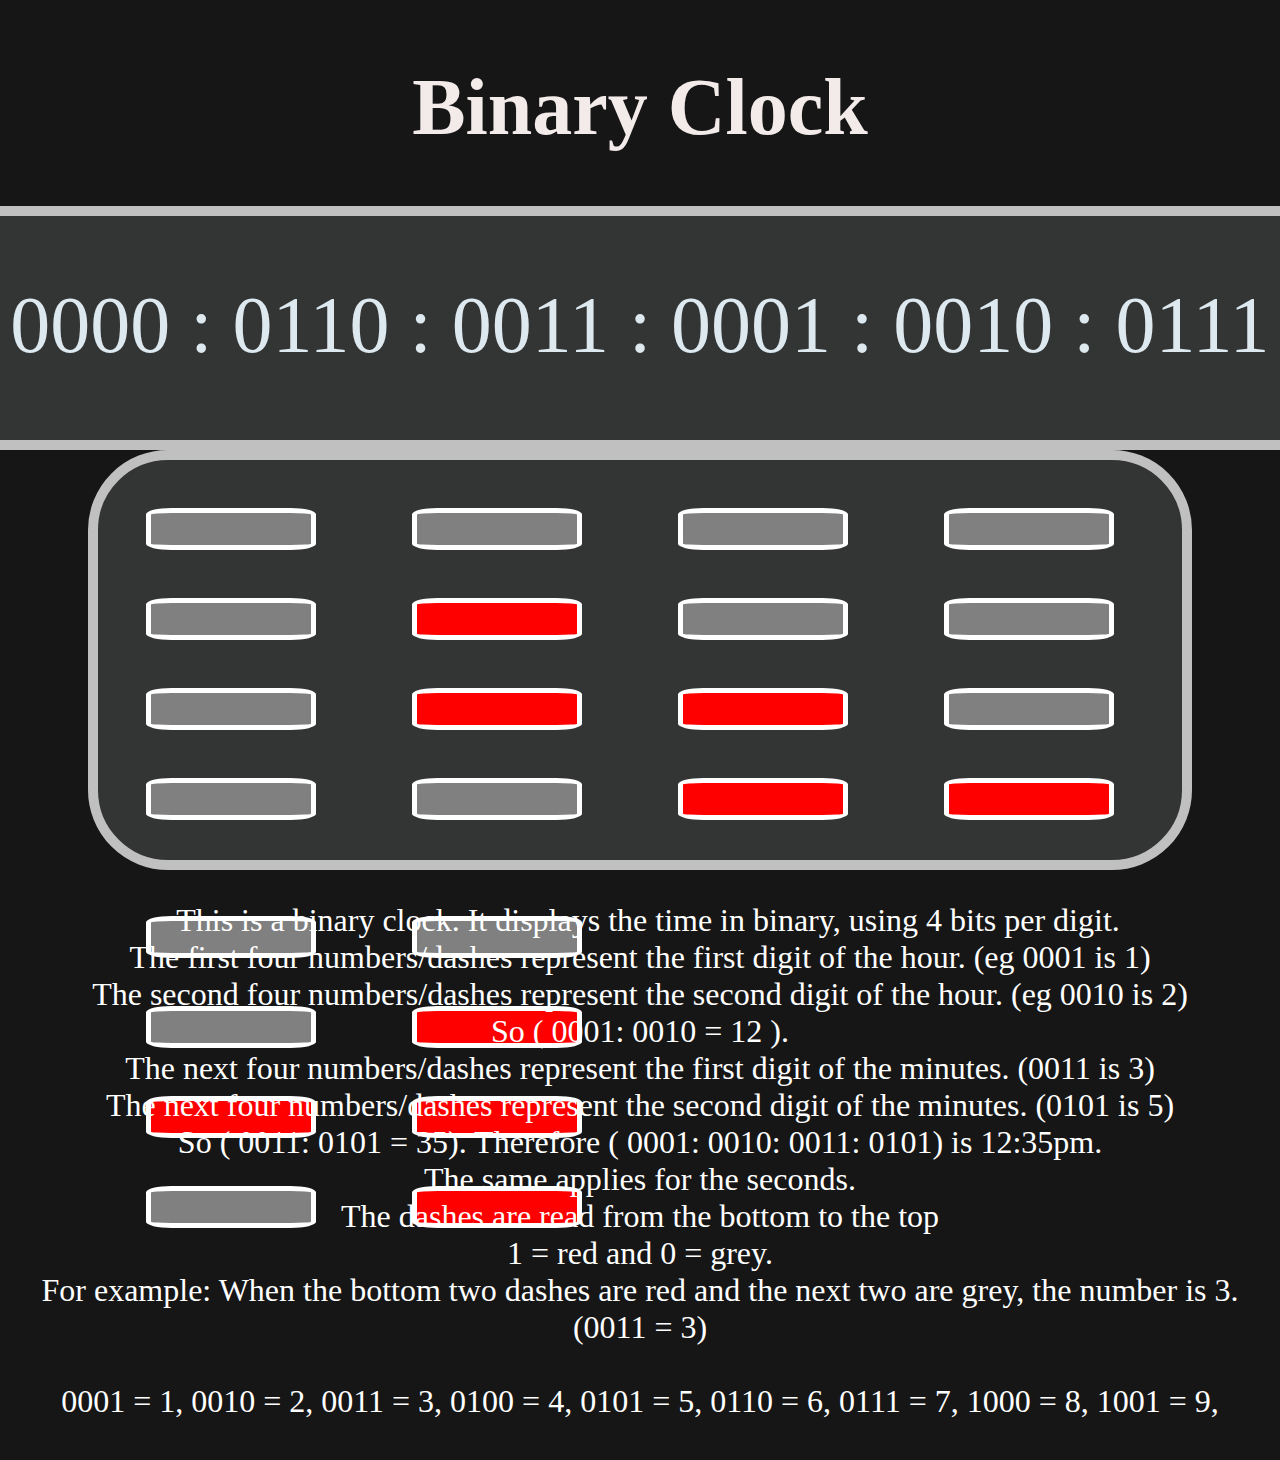
==== commit eae9bc63: "REFACTOR removes if block" ====
--- a/index.html
+++ b/index.html
@@ -87,19 +87,6 @@
               </p></div>
               </div>
               </body>
-    
-  
-    
-
-
-
-
-
-
-
-
-
-
 
     <script>
       function binaryTime() {
@@ -158,71 +145,63 @@
     // Add more mappings as needed
 };
     
-        convertToBinary(seconds[0]);
+ convertToBinary(seconds[0]);
         fifthValue = value;
-        if (colorMapping.hasOwnProperty(fifthValue)) {
     var colors = colorMapping[fifthValue];
     for (var i = 0; i < 4; i++) {
         document.getElementById("dash" + (17 + i)).style.setProperty("background-color", colors[i]);
         
-    }
+    
 }
 
         convertToBinary(seconds[1]);
         sixthValue = value;
-
-        if (colorMapping.hasOwnProperty(sixthValue)) {
     var colors = colorMapping[sixthValue];
     for (var i = 0; i < 4; i++) {
         document.getElementById("dash" + (21 + i)).style.setProperty("background-color", colors[i]);
         
       }
-   }
+   
 
  
      
       convertToBinary(hours[0]);
       firstValue = value;
-      if (colorMapping.hasOwnProperty(firstValue)) {
     var colors = colorMapping[firstValue];
     for (var i = 0; i < 4; i++) {
         document.getElementById("dash" + (1 + i)).style.setProperty("background-color", colors[i]);
         
       }
-   }
+   
 
    
       convertToBinary(hours[1]);
       secondValue = value;
-      if (colorMapping.hasOwnProperty(secondValue)) {
     var colors = colorMapping[secondValue];
     for (var i = 0; i < 4; i++) {
         document.getElementById("dash" + (5 + i)).style.setProperty("background-color", colors[i]);
         
       }
-   }
 
       convertToBinary(minutes[0]);
-      thirdValue = value;
-      if (colorMapping.hasOwnProperty(thirdValue)) {
+      thirdValue = value; 
     var colors = colorMapping[thirdValue];
     for (var i = 0; i < 4; i++) {
         document.getElementById("dash" + (9 + i)).style.setProperty("background-color", colors[i]);
         
       }
-   }
+   
 
 
 
       convertToBinary(minutes[1]);
       fourthValue = value;
-      if (colorMapping.hasOwnProperty(fourthValue)) {
     var colors = colorMapping[fourthValue];
     for (var i = 0; i < 4; i++) {
         document.getElementById("dash" + (13 + i)).style.setProperty("background-color", colors[i]);
         
       }
-   }
+   
 
 
      let secondsTime = seconds;
